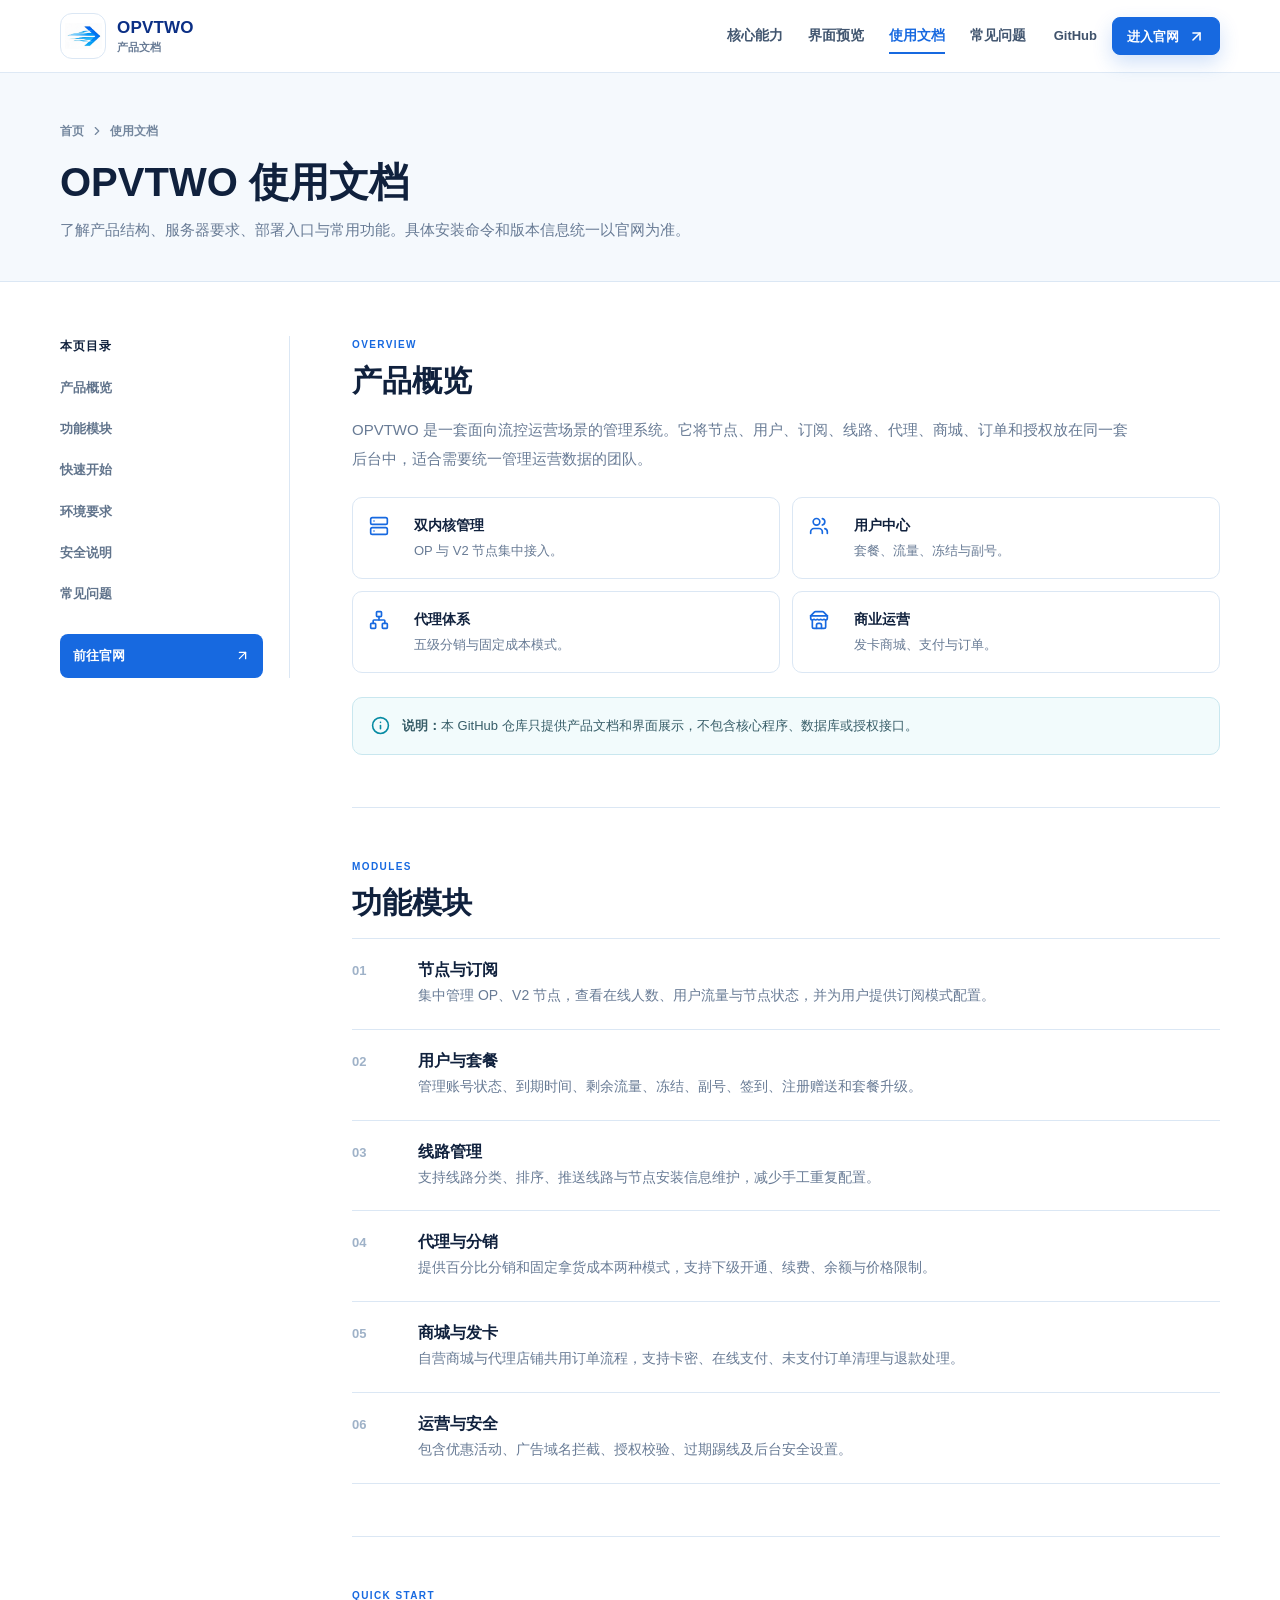
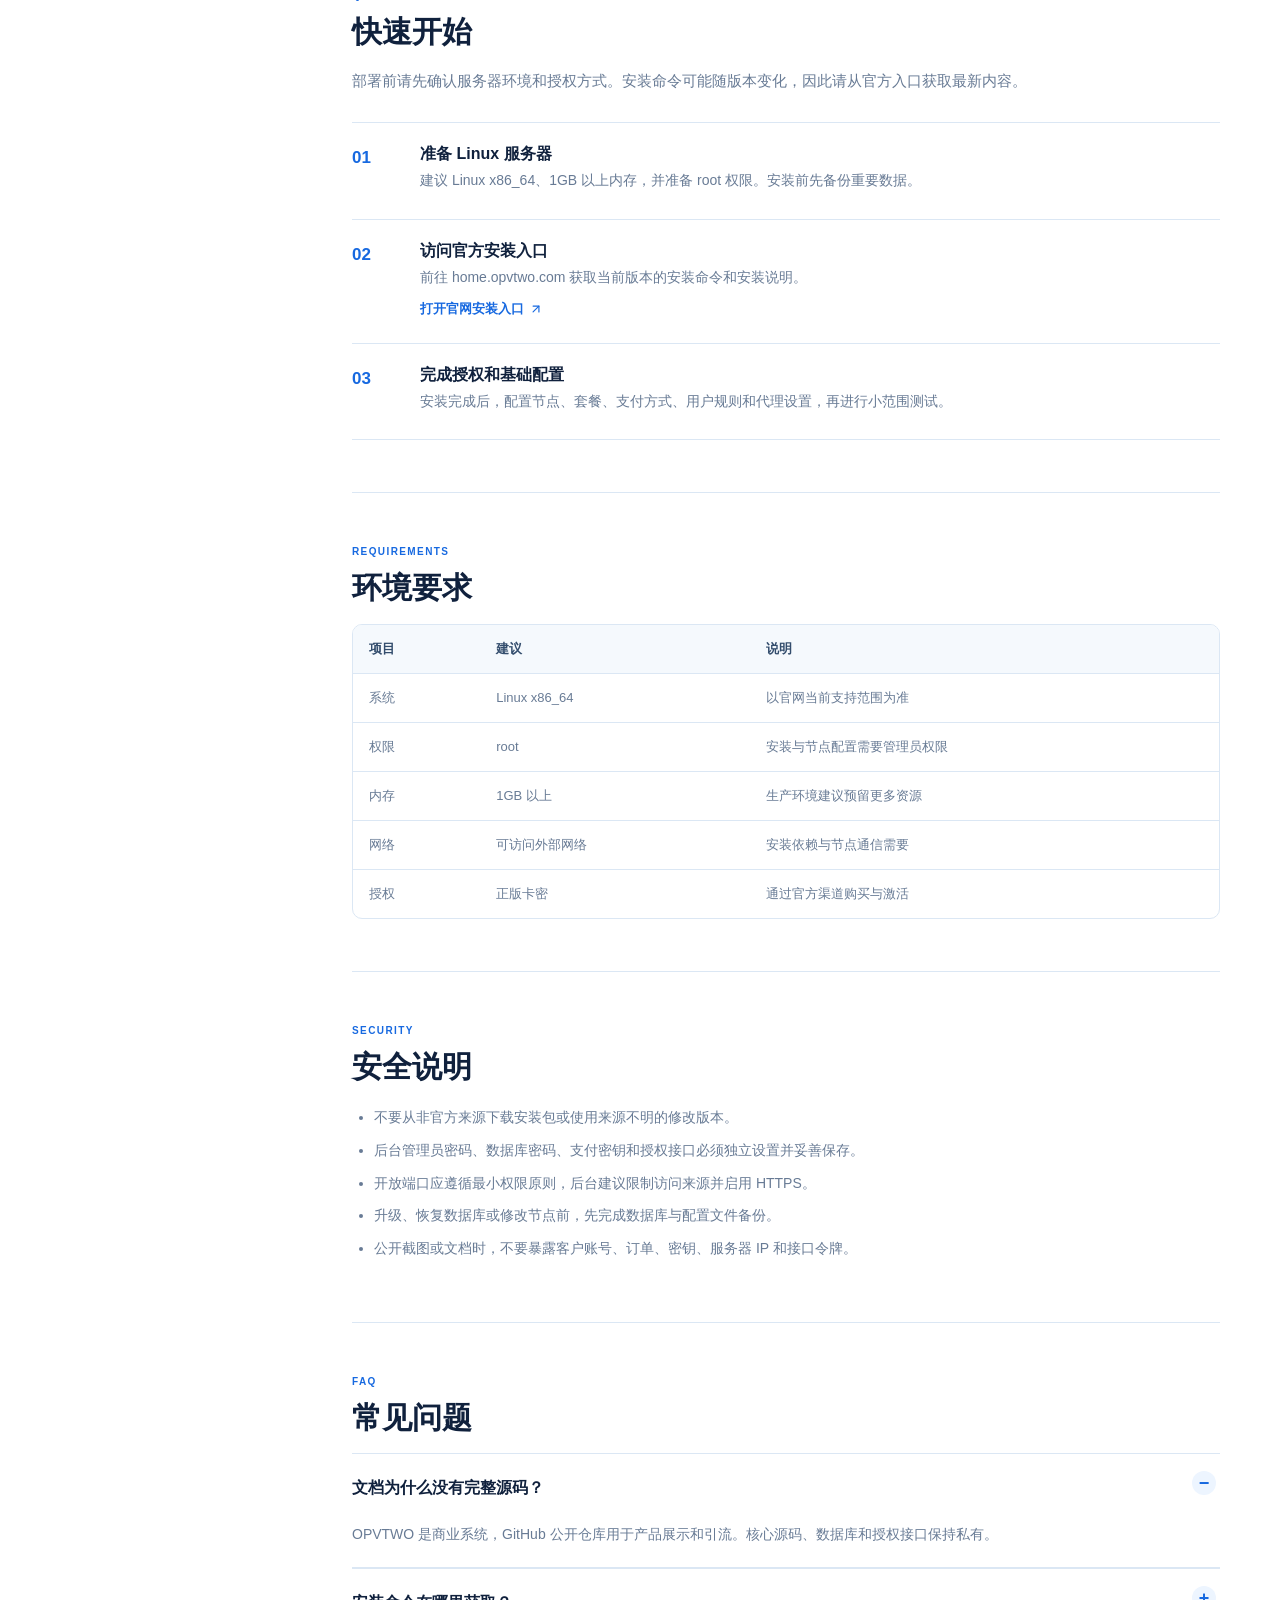
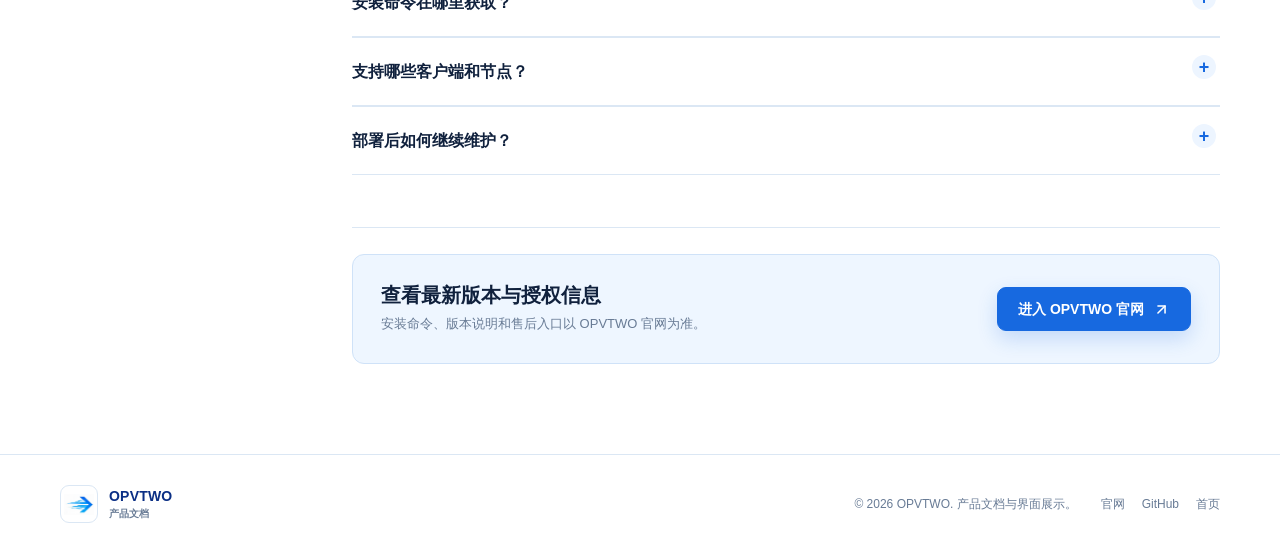
==== docs.html @ 042320f4 "Create OPVTWO documentation site" ====
<!doctype html>
<html lang="zh-CN">
<head>
  <meta charset="utf-8">
  <meta name="viewport" content="width=device-width, initial-scale=1">
  <meta name="theme-color" content="#1769e0">
  <meta name="description" content="OPVTWO 流控系统使用文档：功能说明、快速开始、环境要求、版本更新与常见问题。">
  <title>使用文档｜OPVTWO 流控系统</title>
  <link rel="icon" href="assets/images/mark.png" type="image/png">
  <link rel="stylesheet" href="assets/css/site.css">
  <script src="assets/js/lucide.min.js" defer></script>
  <script src="assets/js/site.js" defer></script>
</head>
<body class="docs-page">
  <a class="skip-link" href="#doc-content">跳到主要内容</a>
  <header class="site-header">
    <div class="header-inner">
      <a class="brand" href="index.html" aria-label="OPVTWO 文档首页"><span class="brand-mark"><img src="assets/images/mark.png" alt="" width="38" height="27"></span><span class="brand-text"><b>OPVTWO</b><small>产品文档</small></span></a>
      <button class="nav-toggle" type="button" aria-expanded="false" aria-controls="site-nav" data-nav-toggle><i data-lucide="menu"></i><span>导航</span></button>
      <nav class="nav-links" id="site-nav" data-nav><a href="index.html#features">核心能力</a><a href="index.html#showcase">界面预览</a><a class="active" href="docs.html">使用文档</a><a href="#faq">常见问题</a></nav>
      <div class="header-actions"><a class="text-link" href="https://github.com/jiuchengyige-web/opvtwo-docs">GitHub</a><a class="btn btn-primary btn-sm" href="https://home.opvtwo.com/"><span>进入官网</span><i data-lucide="arrow-up-right"></i></a></div>
    </div>
  </header>

  <div class="docs-hero">
    <div class="container">
      <div class="breadcrumb"><a href="index.html">首页</a><i data-lucide="chevron-right"></i><span>使用文档</span></div>
      <h1>OPVTWO 使用文档</h1>
      <p>了解产品结构、服务器要求、部署入口与常用功能。具体安装命令和版本信息统一以官网为准。</p>
    </div>
  </div>

  <div class="container docs-shell">
    <aside class="docs-sidebar">
      <b>本页目录</b>
      <a href="#overview">产品概览</a>
      <a href="#features">功能模块</a>
      <a href="#quick-start">快速开始</a>
      <a href="#requirements">环境要求</a>
      <a href="#security">安全说明</a>
      <a href="#faq">常见问题</a>
      <a class="sidebar-cta" href="https://home.opvtwo.com/">前往官网 <i data-lucide="arrow-up-right"></i></a>
    </aside>

    <main class="docs-content" id="doc-content">
      <section id="overview" class="doc-section">
        <span class="doc-label">OVERVIEW</span>
        <h2>产品概览</h2>
        <p>OPVTWO 是一套面向流控运营场景的管理系统。它将节点、用户、订阅、线路、代理、商城、订单和授权放在同一套后台中，适合需要统一管理运营数据的团队。</p>
        <div class="info-grid">
          <div><i data-lucide="server"></i><b>双内核管理</b><span>OP 与 V2 节点集中接入。</span></div>
          <div><i data-lucide="users"></i><b>用户中心</b><span>套餐、流量、冻结与副号。</span></div>
          <div><i data-lucide="network"></i><b>代理体系</b><span>五级分销与固定成本模式。</span></div>
          <div><i data-lucide="store"></i><b>商业运营</b><span>发卡商城、支付与订单。</span></div>
        </div>
        <div class="doc-callout"><i data-lucide="info"></i><p><b>说明：</b>本 GitHub 仓库只提供产品文档和界面展示，不包含核心程序、数据库或授权接口。</p></div>
      </section>

      <section id="features" class="doc-section">
        <span class="doc-label">MODULES</span>
        <h2>功能模块</h2>
        <div class="module-list">
          <article><span>01</span><div><h3>节点与订阅</h3><p>集中管理 OP、V2 节点，查看在线人数、用户流量与节点状态，并为用户提供订阅模式配置。</p></div></article>
          <article><span>02</span><div><h3>用户与套餐</h3><p>管理账号状态、到期时间、剩余流量、冻结、副号、签到、注册赠送和套餐升级。</p></div></article>
          <article><span>03</span><div><h3>线路管理</h3><p>支持线路分类、排序、推送线路与节点安装信息维护，减少手工重复配置。</p></div></article>
          <article><span>04</span><div><h3>代理与分销</h3><p>提供百分比分销和固定拿货成本两种模式，支持下级开通、续费、余额与价格限制。</p></div></article>
          <article><span>05</span><div><h3>商城与发卡</h3><p>自营商城与代理店铺共用订单流程，支持卡密、在线支付、未支付订单清理与退款处理。</p></div></article>
          <article><span>06</span><div><h3>运营与安全</h3><p>包含优惠活动、广告域名拦截、授权校验、过期踢线及后台安全设置。</p></div></article>
        </div>
      </section>

      <section id="quick-start" class="doc-section">
        <span class="doc-label">QUICK START</span>
        <h2>快速开始</h2>
        <p>部署前请先确认服务器环境和授权方式。安装命令可能随版本变化，因此请从官方入口获取最新内容。</p>
        <ol class="steps-list">
          <li><b>01</b><div><h3>准备 Linux 服务器</h3><p>建议 Linux x86_64、1GB 以上内存，并准备 root 权限。安装前先备份重要数据。</p></div></li>
          <li><b>02</b><div><h3>访问官方安装入口</h3><p>前往 home.opvtwo.com 获取当前版本的安装命令和安装说明。</p><a href="https://home.opvtwo.com/">打开官网安装入口 <i data-lucide="arrow-up-right"></i></a></div></li>
          <li><b>03</b><div><h3>完成授权和基础配置</h3><p>安装完成后，配置节点、套餐、支付方式、用户规则和代理设置，再进行小范围测试。</p></div></li>
        </ol>
      </section>

      <section id="requirements" class="doc-section">
        <span class="doc-label">REQUIREMENTS</span>
        <h2>环境要求</h2>
        <div class="table-wrap"><table><thead><tr><th>项目</th><th>建议</th><th>说明</th></tr></thead><tbody><tr><td>系统</td><td>Linux x86_64</td><td>以官网当前支持范围为准</td></tr><tr><td>权限</td><td>root</td><td>安装与节点配置需要管理员权限</td></tr><tr><td>内存</td><td>1GB 以上</td><td>生产环境建议预留更多资源</td></tr><tr><td>网络</td><td>可访问外部网络</td><td>安装依赖与节点通信需要</td></tr><tr><td>授权</td><td>正版卡密</td><td>通过官方渠道购买与激活</td></tr></tbody></table></div>
      </section>

      <section id="security" class="doc-section">
        <span class="doc-label">SECURITY</span>
        <h2>安全说明</h2>
        <ul class="doc-list"><li>不要从非官方来源下载安装包或使用来源不明的修改版本。</li><li>后台管理员密码、数据库密码、支付密钥和授权接口必须独立设置并妥善保存。</li><li>开放端口应遵循最小权限原则，后台建议限制访问来源并启用 HTTPS。</li><li>升级、恢复数据库或修改节点前，先完成数据库与配置文件备份。</li><li>公开截图或文档时，不要暴露客户账号、订单、密钥、服务器 IP 和接口令牌。</li></ul>
      </section>

      <section id="faq" class="doc-section">
        <span class="doc-label">FAQ</span>
        <h2>常见问题</h2>
        <details open><summary>文档为什么没有完整源码？</summary><p>OPVTWO 是商业系统，GitHub 公开仓库用于产品展示和引流。核心源码、数据库和授权接口保持私有。</p></details>
        <details><summary>安装命令在哪里获取？</summary><p>统一从 home.opvtwo.com 获取，官网会同步最新版本、授权与售后信息。</p></details>
        <details><summary>支持哪些客户端和节点？</summary><p>产品涉及 OP 与 V2 两套体系。具体协议、节点和客户端支持范围以当前版本和官网说明为准。</p></details>
        <details><summary>部署后如何继续维护？</summary><p>关注官网更新说明，升级前备份数据库和配置文件，并对关键功能进行回归测试。</p></details>
      </section>

      <div class="docs-end-cta"><div><h2>查看最新版本与授权信息</h2><p>安装命令、版本说明和售后入口以 OPVTWO 官网为准。</p></div><a class="btn btn-primary" href="https://home.opvtwo.com/"><span>进入 OPVTWO 官网</span><i data-lucide="arrow-up-right"></i></a></div>
    </main>
  </div>

  <footer class="site-footer"><div class="container footer-inner"><a class="brand footer-brand" href="index.html"><span class="brand-mark"><img src="assets/images/mark.png" alt="" width="32" height="23"></span><span class="brand-text"><b>OPVTWO</b><small>产品文档</small></span></a><p>© <span data-year>2026</span> OPVTWO. 产品文档与界面展示。</p><div class="footer-links"><a href="https://home.opvtwo.com/">官网</a><a href="https://github.com/jiuchengyige-web/opvtwo-docs">GitHub</a><a href="index.html">首页</a></div></div></footer>
</body>
</html>
---- assets/css/site.css ----
:root {
  --ink: #10213d;
  --ink-2: #233d61;
  --muted: #687b95;
  --muted-2: #8a9ab0;
  --blue: #1769e0;
  --blue-deep: #0c4fbd;
  --cyan: #08a7c7;
  --cyan-soft: #e8f8fb;
  --amber: #f59e0b;
  --amber-soft: #fff7e8;
  --surface: #ffffff;
  --surface-soft: #f3f8fd;
  --line: #dbe7f4;
  --line-strong: #c8d9eb;
  --shadow: 0 18px 50px rgba(20, 55, 98, 0.11);
  --radius: 14px;
  --radius-sm: 10px;
  --container: 1160px;
}

* { box-sizing: border-box; }
html { scroll-behavior: smooth; }
body {
  margin: 0;
  color: var(--ink);
  background: var(--surface);
  font-family: -apple-system, BlinkMacSystemFont, "Segoe UI", "Microsoft YaHei", "PingFang SC", sans-serif;
  font-size: 16px;
  line-height: 1.7;
  letter-spacing: 0;
  -webkit-font-smoothing: antialiased;
}
body.nav-open { overflow: hidden; }
a { color: inherit; text-decoration: none; }
img { display: block; max-width: 100%; }
button, input, textarea { font: inherit; letter-spacing: 0; }
button { color: inherit; }
h1, h2, h3, p { margin-top: 0; }
h1, h2, h3 { line-height: 1.25; }
p { color: var(--muted); }
.container { width: min(calc(100% - 40px), var(--container)); margin: 0 auto; }
.skip-link { position: fixed; top: -60px; left: 16px; z-index: 1000; padding: 10px 16px; border-radius: 8px; color: #fff; background: var(--ink); transition: top .2s ease; }
.skip-link:focus { top: 12px; }

.site-header { position: sticky; top: 0; z-index: 50; background: rgba(255,255,255,.94); border-bottom: 1px solid rgba(219,231,244,.9); backdrop-filter: blur(14px); }
.header-inner { width: min(calc(100% - 40px), var(--container)); height: 72px; margin: 0 auto; display: flex; align-items: center; gap: 28px; }
.brand { display: inline-flex; align-items: center; gap: 11px; flex: 0 0 auto; }
.brand-mark { width: 46px; height: 46px; display: grid; place-items: center; border: 1px solid var(--line); border-radius: 12px; background: #fff; overflow: hidden; }
.brand-mark img { width: 37px; height: auto; }
.brand-text { display: flex; flex-direction: column; line-height: 1.05; }
.brand-text b { font-size: 17px; color: #0b2f85; letter-spacing: .2px; }
.brand-text small { margin-top: 5px; font-size: 11px; color: var(--muted); font-weight: 700; }
.nav-links { display: flex; align-items: center; gap: 25px; margin-left: auto; }
.nav-links a { position: relative; padding: 8px 0; color: #41556f; font-size: 14px; font-weight: 700; }
.nav-links a::after { content: ""; position: absolute; right: 0; bottom: 2px; left: 0; height: 2px; background: var(--blue); transform: scaleX(0); transform-origin: center; transition: transform .2s ease; }
.nav-links a:hover, .nav-links a.active { color: var(--blue); }
.nav-links a:hover::after, .nav-links a.active::after { transform: scaleX(1); }
.header-actions { display: flex; align-items: center; gap: 15px; }
.text-link { color: #40536c; font-size: 13px; font-weight: 800; }
.text-link:hover { color: var(--blue); }
.nav-toggle { display: none; width: 42px; height: 42px; border: 1px solid var(--line); border-radius: 9px; color: var(--ink); background: #fff; place-items: center; }
.nav-toggle span { display: none; }

.btn { display: inline-flex; align-items: center; justify-content: center; gap: 9px; min-height: 44px; padding: 0 20px; border: 1px solid transparent; border-radius: 9px; font-size: 14px; font-weight: 800; line-height: 1; white-space: nowrap; cursor: pointer; transition: background .2s ease, border-color .2s ease, color .2s ease, transform .2s ease; }
.btn:hover { transform: translateY(-1px); }
.btn svg { width: 17px; height: 17px; stroke-width: 2.2; }
.btn-primary { color: #fff; background: var(--blue); border-color: var(--blue); box-shadow: 0 8px 20px rgba(23,105,224,.2); }
.btn-primary:hover { background: var(--blue-deep); border-color: var(--blue-deep); }
.btn-outline { color: var(--ink); background: #fff; border-color: var(--line-strong); }
.btn-outline:hover { color: var(--blue); border-color: var(--blue); }
.btn-light { color: #0d4dab; background: #fff; border-color: #fff; }
.btn-light:hover { background: #eff7ff; }
.btn-ghost-light { color: #fff; background: transparent; border-color: rgba(255,255,255,.45); }
.btn-ghost-light:hover { background: rgba(255,255,255,.1); border-color: #fff; }
.btn-sm { min-height: 38px; padding: 0 14px; font-size: 13px; border-radius: 8px; }
.btn-lg { min-height: 50px; padding: 0 24px; font-size: 15px; }

.hero { position: relative; overflow: hidden; padding: 78px 0 54px; background: #f7fbff; border-bottom: 1px solid var(--line); }
.hero-grid-bg { position: absolute; inset: 0; pointer-events: none; background-image: linear-gradient(rgba(23,105,224,.055) 1px, transparent 1px), linear-gradient(90deg, rgba(23,105,224,.055) 1px, transparent 1px); background-size: 46px 46px; mask-image: linear-gradient(to bottom, #000 0%, transparent 86%); }
.hero-inner { position: relative; z-index: 1; display: flex; flex-direction: column; align-items: center; text-align: center; }
.eyebrow { display: inline-flex; align-items: center; gap: 9px; padding: 7px 13px; border: 1px solid #cfe0f5; border-radius: 999px; color: #1d559e; background: rgba(255,255,255,.88); font-size: 12px; font-weight: 800; }
.status-dot { width: 7px; height: 7px; border-radius: 50%; background: #15b87a; box-shadow: 0 0 0 4px rgba(21,184,122,.13); }
.hero h1 { max-width: 880px; margin: 23px auto 18px; font-size: 54px; font-weight: 850; color: #10213d; }
.hero h1 span { color: var(--blue); }
.hero-lead { max-width: 780px; margin-bottom: 28px; font-size: 18px; line-height: 1.85; color: #536982; }
.hero-actions { display: flex; align-items: center; justify-content: center; gap: 12px; flex-wrap: wrap; }
.hero-points { display: flex; flex-wrap: wrap; justify-content: center; gap: 9px 22px; margin-top: 24px; color: #50667f; font-size: 13px; font-weight: 700; }
.hero-points span { display: inline-flex; align-items: center; gap: 7px; }
.hero-points svg { width: 16px; height: 16px; color: var(--blue); }
.product-stage { width: min(100%, 1090px); margin-top: 42px; padding: 0 0 12px; border: 1px solid #bfd3eb; border-radius: 16px; background: #0b1c33; box-shadow: var(--shadow); overflow: hidden; }
.window-bar { height: 42px; display: flex; align-items: center; gap: 7px; padding: 0 16px; color: #c5d8ee; background: #10233e; }
.window-bar span { width: 8px; height: 8px; border-radius: 50%; background: #4f6d91; }
.window-bar span:first-child { background: #f97066; }
.window-bar span:nth-child(2) { background: #fdb022; }
.window-bar span:nth-child(3) { background: #32d583; }
.window-bar b { margin-left: 10px; font-size: 11px; font-weight: 700; }
.product-stage a { display: block; padding: 0 10px; }
.product-stage img { width: 100%; aspect-ratio: 16 / 9; object-fit: cover; object-position: top; border-radius: 8px; }

.stats-band { background: #fff; border-bottom: 1px solid var(--line); }
.stats-grid { display: grid; grid-template-columns: repeat(4, 1fr); }
.stats-grid > div { display: flex; align-items: baseline; justify-content: center; gap: 10px; padding: 23px 14px; border-right: 1px solid var(--line); }
.stats-grid > div:first-child { border-left: 1px solid var(--line); }
.stats-grid strong { color: var(--blue); font-size: 24px; line-height: 1; }
.stats-grid span { color: #60738b; font-size: 13px; font-weight: 700; }

.section { padding: 86px 0; }
.section-soft { background: #f5f9fd; border-top: 1px solid var(--line); border-bottom: 1px solid var(--line); }
.section-head { display: grid; grid-template-columns: minmax(0, 1.15fr) minmax(280px, .85fr); gap: 56px; align-items: end; margin-bottom: 34px; }
.section-head.compact { align-items: end; }
.section-kicker { display: block; margin-bottom: 9px; color: var(--blue); font-size: 11px; font-weight: 850; letter-spacing: .12em; }
.section-kicker.light { color: #91d7ff; }
.section-head h2, .quickstart-band h2, .cta-band h2, .docs-hero h1, .doc-section h2, .docs-end-cta h2 { margin-bottom: 0; color: var(--ink); font-size: 34px; font-weight: 850; }
.section-head p { margin-bottom: 2px; font-size: 15px; line-height: 1.85; }
.feature-grid { display: grid; grid-template-columns: repeat(3, 1fr); gap: 16px; }
.feature-card { min-height: 220px; padding: 25px; border: 1px solid var(--line); border-radius: var(--radius); background: #fff; transition: border-color .2s ease, transform .2s ease, box-shadow .2s ease; }
.feature-card:hover { transform: translateY(-3px); border-color: #a9c8ed; box-shadow: 0 14px 35px rgba(20,55,98,.08); }
.feature-icon { display: grid; place-items: center; width: 42px; height: 42px; margin-bottom: 22px; border-radius: 10px; color: var(--blue); background: #edf5ff; }
.feature-icon svg { width: 21px; height: 21px; }
.feature-card:nth-child(3n+2) .feature-icon { color: #068a9f; background: #e8f9fb; }
.feature-card:nth-child(3n) .feature-icon { color: #b46b00; background: var(--amber-soft); }
.feature-card h3, .doc-card h3 { margin-bottom: 9px; font-size: 18px; font-weight: 800; }
.feature-card p, .doc-card p { margin-bottom: 0; font-size: 14px; line-height: 1.8; }
.feature-icon-card { display: none; }

.gallery-shell { position: relative; }
.gallery-track { display: flex; gap: 16px; overflow-x: auto; scroll-snap-type: x mandatory; scrollbar-width: none; padding: 2px 1px 14px; }
.gallery-track::-webkit-scrollbar { display: none; }
.shot { flex: 0 0 calc((100% - 32px) / 3); margin: 0; scroll-snap-align: start; border: 1px solid var(--line); border-radius: 12px; overflow: hidden; background: #fff; }
.shot img { width: 100%; aspect-ratio: 16 / 9; object-fit: cover; object-position: top; }
.shot figcaption { padding: 11px 14px; color: #40556f; font-size: 13px; font-weight: 750; background: #fff; }
.gallery-actions { display: flex; justify-content: flex-end; gap: 8px; margin-top: 8px; }
.icon-btn { width: 40px; height: 40px; display: grid; place-items: center; border: 1px solid var(--line-strong); border-radius: 9px; color: var(--ink); background: #fff; cursor: pointer; }
.icon-btn:hover { color: var(--blue); border-color: var(--blue); }
.icon-btn svg { width: 18px; height: 18px; }

.doc-grid { display: grid; grid-template-columns: repeat(3, 1fr); gap: 16px; }
.doc-card { display: flex; flex-direction: column; min-height: 225px; padding: 25px; border: 1px solid var(--line); border-radius: var(--radius); background: #fff; transition: border-color .2s ease, transform .2s ease; }
.doc-card:hover { transform: translateY(-3px); border-color: var(--blue); }
.doc-card > svg { width: 25px; height: 25px; margin-bottom: 30px; color: var(--blue); }
.doc-card span { margin-top: auto; padding-top: 22px; color: var(--blue); font-size: 13px; font-weight: 800; }
.doc-card span b { margin-left: 4px; }

.quickstart-band { padding: 70px 0; color: #fff; background: #0d2749; }
.quickstart-grid { display: grid; grid-template-columns: minmax(0, .9fr) minmax(0, 1.1fr); gap: 70px; align-items: center; }
.quickstart-band h2 { color: #fff; font-size: 34px; }
.quickstart-band p { max-width: 520px; margin: 15px 0 25px; color: #b9cde4; font-size: 15px; line-height: 1.9; }
.quick-steps { border-top: 1px solid rgba(255,255,255,.18); }
.quick-step { display: grid; grid-template-columns: 54px 1fr; gap: 16px; padding: 20px 0; border-bottom: 1px solid rgba(255,255,255,.18); }
.quick-step > b { color: #71c9ff; font-size: 20px; }
.quick-step h3 { margin-bottom: 5px; color: #fff; font-size: 16px; }
.quick-step p { margin-bottom: 0; color: #b9cde4; font-size: 14px; line-height: 1.75; }

.faq-layout { display: grid; grid-template-columns: 320px 1fr; gap: 70px; }
.faq-list { border-top: 1px solid var(--line); }
details { border-bottom: 1px solid var(--line); }
summary { position: relative; padding: 20px 42px 20px 0; color: var(--ink); font-size: 16px; font-weight: 800; list-style: none; cursor: pointer; }
summary::-webkit-details-marker { display: none; }
summary::after { content: "+"; position: absolute; top: 17px; right: 4px; width: 24px; height: 24px; display: grid; place-items: center; border-radius: 50%; color: var(--blue); background: #edf5ff; font-size: 18px; line-height: 1; }
details[open] summary::after { content: "−"; }
details p { max-width: 700px; padding: 0 38px 19px 0; margin: 0; font-size: 14px; line-height: 1.85; }

.cta-band { padding: 56px 0; background: var(--blue); }
.cta-inner { display: flex; align-items: center; justify-content: space-between; gap: 30px; }
.cta-band h2 { color: #fff; font-size: 30px; }
.cta-band p { margin: 9px 0 0; color: #dcecff; }
.cta-actions { display: flex; gap: 10px; flex-wrap: wrap; }
.site-footer { padding: 30px 0; border-top: 1px solid var(--line); background: #fff; }
.footer-inner { display: flex; align-items: center; gap: 24px; color: var(--muted); font-size: 12px; }
.footer-inner p { margin: 0; font-size: 12px; }
.footer-brand { margin-right: auto; }
.footer-brand .brand-mark { width: 38px; height: 38px; border-radius: 9px; }
.footer-brand .brand-mark img { width: 30px; }
.footer-brand .brand-text b { font-size: 14px; }
.footer-brand .brand-text small { font-size: 10px; }
.footer-links { display: flex; gap: 17px; }
.footer-links a:hover { color: var(--blue); }

/* Documentation page */
.docs-hero { padding: 48px 0 38px; background: #f5f9fd; border-bottom: 1px solid var(--line); }
.breadcrumb { display: flex; align-items: center; gap: 6px; margin-bottom: 16px; color: #74879e; font-size: 12px; font-weight: 700; }
.breadcrumb a:hover { color: var(--blue); }
.breadcrumb svg { width: 14px; height: 14px; }
.docs-hero h1 { margin-bottom: 10px; font-size: 40px; }
.docs-hero p { max-width: 760px; margin-bottom: 0; font-size: 15px; }
.docs-shell { display: grid; grid-template-columns: 230px minmax(0, 1fr); gap: 62px; padding-top: 54px; padding-bottom: 90px; }
.docs-sidebar { position: sticky; top: 98px; align-self: start; display: flex; flex-direction: column; gap: 3px; padding-right: 26px; border-right: 1px solid var(--line); }
.docs-sidebar > b { margin-bottom: 10px; color: var(--ink); font-size: 12px; letter-spacing: .08em; }
.docs-sidebar a { padding: 8px 0; color: #61748c; font-size: 13px; font-weight: 700; }
.docs-sidebar a:hover { color: var(--blue); }
.sidebar-cta { display: flex; align-items: center; justify-content: space-between; margin-top: 18px; padding: 11px 13px !important; border-radius: 8px; color: #fff !important; background: var(--blue); }
.sidebar-cta svg { width: 15px; height: 15px; }
.docs-content { min-width: 0; }
.doc-section { padding: 0 0 52px; margin-bottom: 50px; border-bottom: 1px solid var(--line); scroll-margin-top: 96px; }
.doc-section:last-of-type { margin-bottom: 26px; }
.doc-label { display: block; margin-bottom: 9px; color: var(--blue); font-size: 10px; font-weight: 850; letter-spacing: .14em; }
.doc-section h2 { margin-bottom: 17px; font-size: 30px; }
.doc-section > p { max-width: 780px; margin-bottom: 22px; font-size: 15px; line-height: 1.9; }
.info-grid { display: grid; grid-template-columns: repeat(2, 1fr); gap: 12px; margin: 24px 0; }
.info-grid > div { display: grid; grid-template-columns: 34px 1fr; gap: 2px 11px; padding: 16px; border: 1px solid var(--line); border-radius: 10px; }
.info-grid svg { grid-row: span 2; width: 20px; height: 20px; margin-top: 2px; color: var(--blue); }
.info-grid b { font-size: 14px; }
.info-grid span { color: var(--muted); font-size: 13px; }
.doc-callout { display: flex; align-items: flex-start; gap: 12px; margin-top: 24px; padding: 16px 18px; border: 1px solid #c9e7ef; border-radius: 10px; background: #f2fbfc; }
.doc-callout svg { flex: 0 0 auto; width: 19px; height: 19px; margin-top: 2px; color: #078ba3; }
.doc-callout p { margin: 0; color: #375d68; font-size: 13px; line-height: 1.8; }
.module-list { border-top: 1px solid var(--line); }
.module-list article { display: grid; grid-template-columns: 48px 1fr; gap: 18px; padding: 21px 0; border-bottom: 1px solid var(--line); }
.module-list article > span { color: #9fb2c8; font-size: 13px; font-weight: 800; }
.module-list h3 { margin-bottom: 4px; font-size: 16px; }
.module-list p { margin-bottom: 0; font-size: 14px; }
.steps-list { padding: 0; margin: 26px 0 0; list-style: none; border-top: 1px solid var(--line); }
.steps-list li { display: grid; grid-template-columns: 50px 1fr; gap: 18px; padding: 21px 0; border-bottom: 1px solid var(--line); }
.steps-list li > b { color: var(--blue); font-size: 17px; }
.steps-list h3 { margin-bottom: 5px; font-size: 16px; }
.steps-list p { margin-bottom: 5px; font-size: 14px; }
.steps-list a { display: inline-flex; align-items: center; gap: 5px; color: var(--blue); font-size: 13px; font-weight: 800; }
.steps-list a svg { width: 14px; height: 14px; }
.table-wrap { overflow-x: auto; border: 1px solid var(--line); border-radius: 10px; }
table { width: 100%; border-collapse: collapse; font-size: 13px; }
th, td { padding: 13px 16px; text-align: left; border-bottom: 1px solid var(--line); }
th { color: #334d6d; background: #f5f9fd; font-weight: 800; }
tr:last-child td { border-bottom: 0; }
td { color: var(--muted); }
.doc-list { padding-left: 22px; margin: 20px 0 0; }
.doc-list li { margin: 9px 0; color: var(--muted); font-size: 14px; }
.doc-section details { border-top: 1px solid var(--line); }
.docs-end-cta { display: flex; align-items: center; justify-content: space-between; gap: 24px; padding: 28px; border-radius: 12px; background: #eef6ff; border: 1px solid #cfe2f8; }
.docs-end-cta h2 { margin-bottom: 5px; font-size: 20px; }
.docs-end-cta p { margin: 0; font-size: 13px; }

.js .reveal { opacity: 0; transform: translateY(14px); transition: opacity .55s ease, transform .55s ease; }
.js .reveal.is-visible { opacity: 1; transform: translateY(0); }
:focus-visible { outline: 3px solid rgba(23,105,224,.35); outline-offset: 3px; }

@media (max-width: 980px) {
  .header-inner { gap: 18px; }
  .nav-links { gap: 16px; }
  .hero h1 { font-size: 45px; }
  .feature-grid { grid-template-columns: repeat(2, 1fr); }
  .shot { flex-basis: calc((100% - 16px) / 2); }
  .quickstart-grid { gap: 40px; }
  .faq-layout { grid-template-columns: 250px 1fr; gap: 40px; }
  .docs-shell { grid-template-columns: 200px minmax(0, 1fr); gap: 38px; }
}

@media (max-width: 760px) {
  .container { width: min(calc(100% - 28px), var(--container)); }
  .header-inner { width: min(calc(100% - 28px), var(--container)); height: 64px; }
  .nav-toggle { display: grid; margin-left: auto; }
  .nav-links { position: fixed; top: 64px; right: 0; left: 0; display: none; flex-direction: column; align-items: stretch; gap: 0; padding: 10px 20px 18px; border-bottom: 1px solid var(--line); background: #fff; box-shadow: 0 16px 32px rgba(20,55,98,.1); }
  .nav-open .nav-links { display: flex; }
  .nav-links a { padding: 13px 0; border-bottom: 1px solid #edf3f9; }
  .nav-links a::after { display: none; }
  .header-actions .text-link { display: none; }
  .brand-mark { width: 40px; height: 40px; }
  .brand-mark img { width: 32px; }
  .brand-text b { font-size: 15px; }
  .hero { padding: 55px 0 36px; }
  .hero h1 { margin-top: 19px; font-size: 35px; line-height: 1.3; }
  .hero-lead { font-size: 15px; line-height: 1.8; }
  .hero-actions { width: 100%; flex-direction: column; }
  .hero-actions .btn { width: 100%; }
  .hero-points { gap: 9px 14px; font-size: 12px; }
  .product-stage { margin-top: 30px; border-radius: 12px; }
  .product-stage a { padding: 0 6px 6px; }
  .window-bar { height: 34px; }
  .stats-grid { grid-template-columns: repeat(2, 1fr); }
  .stats-grid > div { justify-content: flex-start; padding: 17px 18px; border-bottom: 1px solid var(--line); }
  .stats-grid > div:nth-child(3) { border-left: 1px solid var(--line); }
  .section { padding: 62px 0; }
  .section-head { grid-template-columns: 1fr; gap: 15px; }
  .section-head h2, .quickstart-band h2, .cta-band h2, .docs-hero h1, .doc-section h2 { font-size: 28px; }
  .feature-grid, .doc-grid { grid-template-columns: 1fr; }
  .feature-card { min-height: 0; }
  .shot { flex-basis: 88%; }
  .quickstart-band { padding: 54px 0; }
  .quickstart-grid, .faq-layout, .cta-inner { grid-template-columns: 1fr; }
  .quickstart-grid, .faq-layout { display: grid; }
  .cta-inner { display: flex; flex-direction: column; align-items: flex-start; }
  .cta-actions { width: 100%; }
  .cta-actions .btn { flex: 1; }
  .footer-inner { flex-wrap: wrap; }
  .footer-inner p { order: 3; width: 100%; }
  .docs-hero { padding: 34px 0 30px; }
  .docs-hero h1 { font-size: 34px; }
  .docs-shell { display: block; padding-top: 34px; padding-bottom: 62px; }
  .docs-sidebar { position: static; display: grid; grid-template-columns: 1fr 1fr; gap: 3px 18px; margin-bottom: 36px; padding: 0 0 24px; border-right: 0; border-bottom: 1px solid var(--line); }
  .docs-sidebar > b, .sidebar-cta { grid-column: 1 / -1; }
  .info-grid { grid-template-columns: 1fr; }
  .docs-end-cta { align-items: flex-start; flex-direction: column; }
  .docs-end-cta .btn { width: 100%; }
}

@media (max-width: 480px) {
  .header-actions .btn span { display: none; }
  .header-actions .btn { width: 40px; min-height: 40px; padding: 0; }
  .hero h1 { font-size: 31px; }
  .hero-points { justify-content: flex-start; text-align: left; }
  .hero-points span { width: calc(50% - 8px); }
  .product-stage img { aspect-ratio: 4 / 3; }
  .module-list article, .steps-list li { grid-template-columns: 38px 1fr; gap: 11px; }
  .docs-sidebar { grid-template-columns: 1fr; }
}
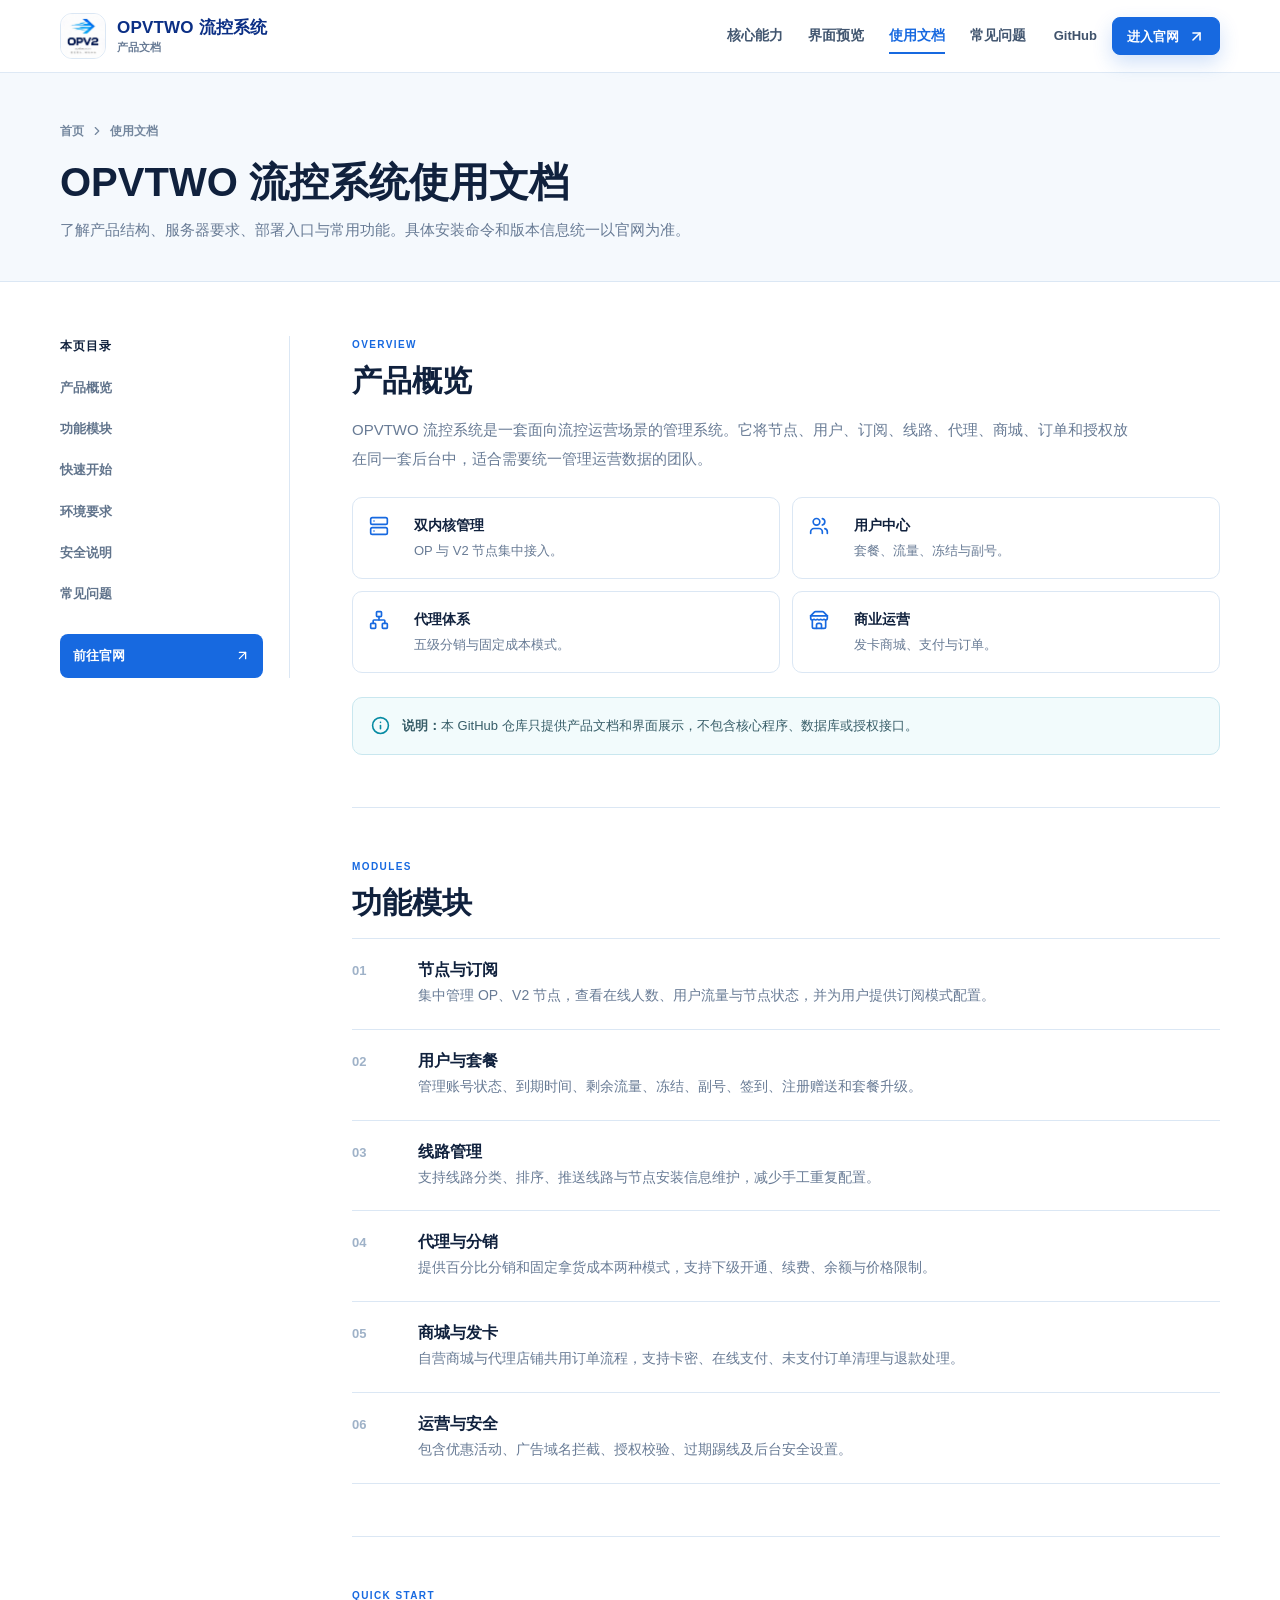
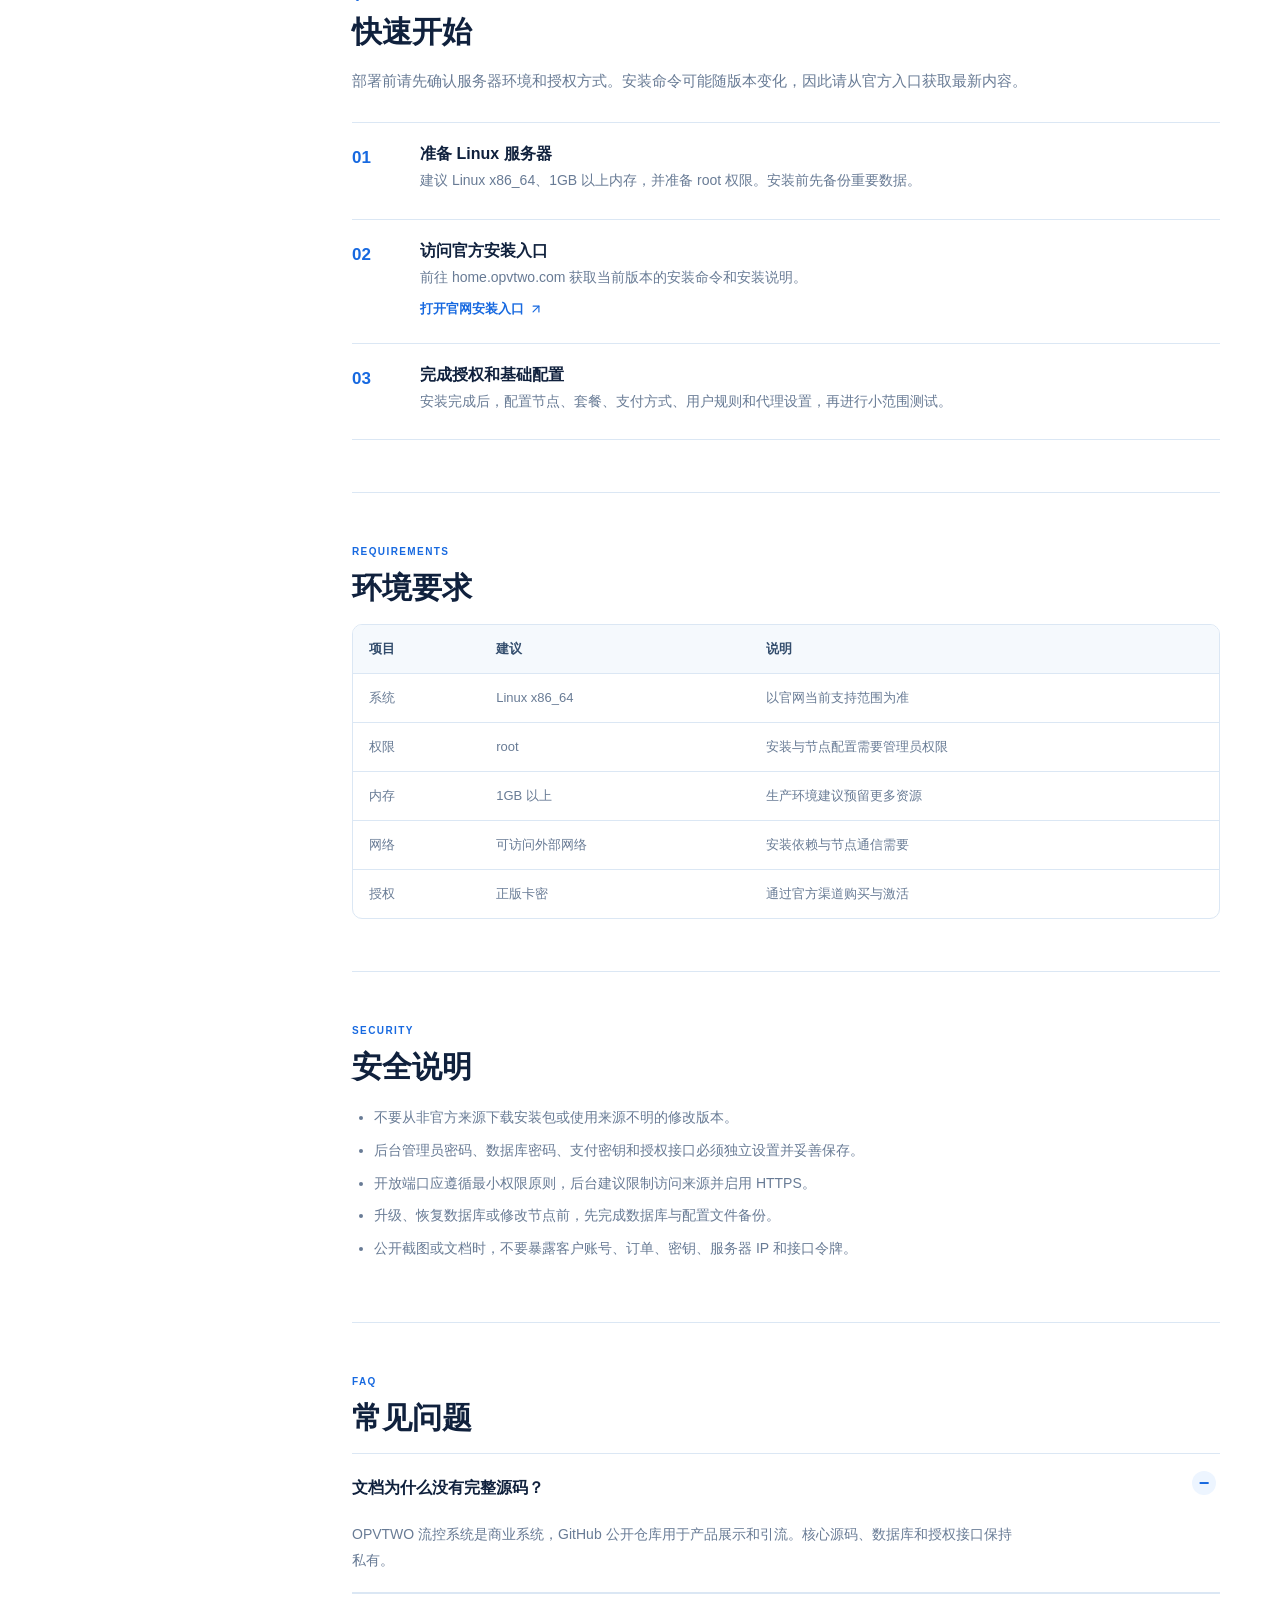
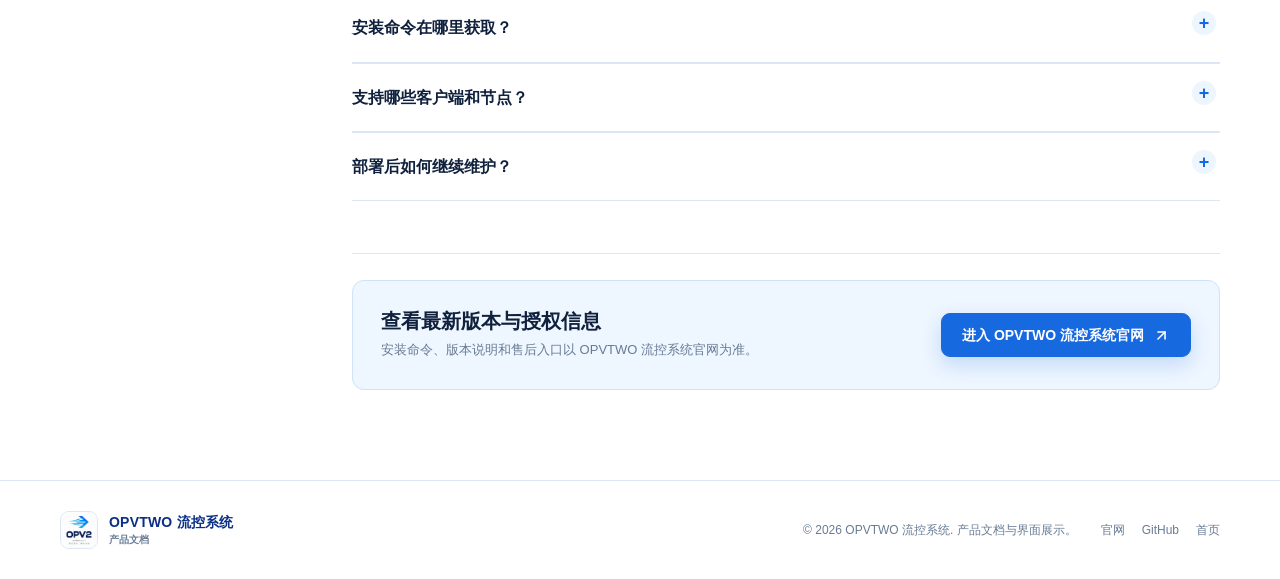
==== commit 895104a9: "Use official OPVTWO branding" ====
--- a/docs.html
+++ b/docs.html
@@ -6,7 +6,7 @@
   <meta name="theme-color" content="#1769e0">
   <meta name="description" content="OPVTWO 流控系统使用文档：功能说明、快速开始、环境要求、版本更新与常见问题。">
   <title>使用文档｜OPVTWO 流控系统</title>
-  <link rel="icon" href="assets/images/mark.png" type="image/png">
+  <link rel="icon" href="assets/images/logo.png" type="image/png">
   <link rel="stylesheet" href="assets/css/site.css">
   <script src="assets/js/lucide.min.js" defer></script>
   <script src="assets/js/site.js" defer></script>
@@ -15,7 +15,7 @@
   <a class="skip-link" href="#doc-content">跳到主要内容</a>
   <header class="site-header">
     <div class="header-inner">
-      <a class="brand" href="index.html" aria-label="OPVTWO 文档首页"><span class="brand-mark"><img src="assets/images/mark.png" alt="" width="38" height="27"></span><span class="brand-text"><b>OPVTWO</b><small>产品文档</small></span></a>
+      <a class="brand" href="index.html" aria-label="OPVTWO 流控系统文档首页"><span class="brand-mark"><img src="assets/images/logo.png" alt="OPVTWO 流控系统" width="46" height="46"></span><span class="brand-text"><b>OPVTWO 流控系统</b><small>产品文档</small></span></a>
       <button class="nav-toggle" type="button" aria-expanded="false" aria-controls="site-nav" data-nav-toggle><i data-lucide="menu"></i><span>导航</span></button>
       <nav class="nav-links" id="site-nav" data-nav><a href="index.html#features">核心能力</a><a href="index.html#showcase">界面预览</a><a class="active" href="docs.html">使用文档</a><a href="#faq">常见问题</a></nav>
       <div class="header-actions"><a class="text-link" href="https://github.com/jiuchengyige-web/opvtwo-docs">GitHub</a><a class="btn btn-primary btn-sm" href="https://home.opvtwo.com/"><span>进入官网</span><i data-lucide="arrow-up-right"></i></a></div>
@@ -25,7 +25,7 @@
   <div class="docs-hero">
     <div class="container">
       <div class="breadcrumb"><a href="index.html">首页</a><i data-lucide="chevron-right"></i><span>使用文档</span></div>
-      <h1>OPVTWO 使用文档</h1>
+      <h1>OPVTWO 流控系统使用文档</h1>
       <p>了解产品结构、服务器要求、部署入口与常用功能。具体安装命令和版本信息统一以官网为准。</p>
     </div>
   </div>
@@ -46,7 +46,7 @@
       <section id="overview" class="doc-section">
         <span class="doc-label">OVERVIEW</span>
         <h2>产品概览</h2>
-        <p>OPVTWO 是一套面向流控运营场景的管理系统。它将节点、用户、订阅、线路、代理、商城、订单和授权放在同一套后台中，适合需要统一管理运营数据的团队。</p>
+        <p>OPVTWO 流控系统是一套面向流控运营场景的管理系统。它将节点、用户、订阅、线路、代理、商城、订单和授权放在同一套后台中，适合需要统一管理运营数据的团队。</p>
         <div class="info-grid">
           <div><i data-lucide="server"></i><b>双内核管理</b><span>OP 与 V2 节点集中接入。</span></div>
           <div><i data-lucide="users"></i><b>用户中心</b><span>套餐、流量、冻结与副号。</span></div>
@@ -95,16 +95,16 @@
       <section id="faq" class="doc-section">
         <span class="doc-label">FAQ</span>
         <h2>常见问题</h2>
-        <details open><summary>文档为什么没有完整源码？</summary><p>OPVTWO 是商业系统，GitHub 公开仓库用于产品展示和引流。核心源码、数据库和授权接口保持私有。</p></details>
+        <details open><summary>文档为什么没有完整源码？</summary><p>OPVTWO 流控系统是商业系统，GitHub 公开仓库用于产品展示和引流。核心源码、数据库和授权接口保持私有。</p></details>
         <details><summary>安装命令在哪里获取？</summary><p>统一从 home.opvtwo.com 获取，官网会同步最新版本、授权与售后信息。</p></details>
         <details><summary>支持哪些客户端和节点？</summary><p>产品涉及 OP 与 V2 两套体系。具体协议、节点和客户端支持范围以当前版本和官网说明为准。</p></details>
         <details><summary>部署后如何继续维护？</summary><p>关注官网更新说明，升级前备份数据库和配置文件，并对关键功能进行回归测试。</p></details>
       </section>
 
-      <div class="docs-end-cta"><div><h2>查看最新版本与授权信息</h2><p>安装命令、版本说明和售后入口以 OPVTWO 官网为准。</p></div><a class="btn btn-primary" href="https://home.opvtwo.com/"><span>进入 OPVTWO 官网</span><i data-lucide="arrow-up-right"></i></a></div>
+      <div class="docs-end-cta"><div><h2>查看最新版本与授权信息</h2><p>安装命令、版本说明和售后入口以 OPVTWO 流控系统官网为准。</p></div><a class="btn btn-primary" href="https://home.opvtwo.com/"><span>进入 OPVTWO 流控系统官网</span><i data-lucide="arrow-up-right"></i></a></div>
     </main>
   </div>
 
-  <footer class="site-footer"><div class="container footer-inner"><a class="brand footer-brand" href="index.html"><span class="brand-mark"><img src="assets/images/mark.png" alt="" width="32" height="23"></span><span class="brand-text"><b>OPVTWO</b><small>产品文档</small></span></a><p>© <span data-year>2026</span> OPVTWO. 产品文档与界面展示。</p><div class="footer-links"><a href="https://home.opvtwo.com/">官网</a><a href="https://github.com/jiuchengyige-web/opvtwo-docs">GitHub</a><a href="index.html">首页</a></div></div></footer>
+  <footer class="site-footer"><div class="container footer-inner"><a class="brand footer-brand" href="index.html"><span class="brand-mark"><img src="assets/images/logo.png" alt="OPVTWO 流控系统" width="36" height="36"></span><span class="brand-text"><b>OPVTWO 流控系统</b><small>产品文档</small></span></a><p>© <span data-year>2026</span> OPVTWO 流控系统. 产品文档与界面展示。</p><div class="footer-links"><a href="https://home.opvtwo.com/">官网</a><a href="https://github.com/jiuchengyige-web/opvtwo-docs">GitHub</a><a href="index.html">首页</a></div></div></footer>
 </body>
 </html>
--- a/assets/css/site.css
+++ b/assets/css/site.css
@@ -47,7 +47,7 @@
 .header-inner { width: min(calc(100% - 40px), var(--container)); height: 72px; margin: 0 auto; display: flex; align-items: center; gap: 28px; }
 .brand { display: inline-flex; align-items: center; gap: 11px; flex: 0 0 auto; }
 .brand-mark { width: 46px; height: 46px; display: grid; place-items: center; border: 1px solid var(--line); border-radius: 12px; background: #fff; overflow: hidden; }
-.brand-mark img { width: 37px; height: auto; }
+.brand-mark img { width: 44px; height: 44px; object-fit: contain; }
 .brand-text { display: flex; flex-direction: column; line-height: 1.05; }
 .brand-text b { font-size: 17px; color: #0b2f85; letter-spacing: .2px; }
 .brand-text small { margin-top: 5px; font-size: 11px; color: var(--muted); font-weight: 700; }
@@ -171,7 +171,7 @@
 .footer-inner p { margin: 0; font-size: 12px; }
 .footer-brand { margin-right: auto; }
 .footer-brand .brand-mark { width: 38px; height: 38px; border-radius: 9px; }
-.footer-brand .brand-mark img { width: 30px; }
+.footer-brand .brand-mark img { width: 36px; height: 36px; }
 .footer-brand .brand-text b { font-size: 14px; }
 .footer-brand .brand-text small { font-size: 10px; }
 .footer-links { display: flex; gap: 17px; }
@@ -255,7 +255,7 @@
   .nav-links a::after { display: none; }
   .header-actions .text-link { display: none; }
   .brand-mark { width: 40px; height: 40px; }
-  .brand-mark img { width: 32px; }
+  .brand-mark img { width: 36px; height: 36px; }
   .brand-text b { font-size: 15px; }
   .hero { padding: 55px 0 36px; }
   .hero h1 { margin-top: 19px; font-size: 35px; line-height: 1.3; }
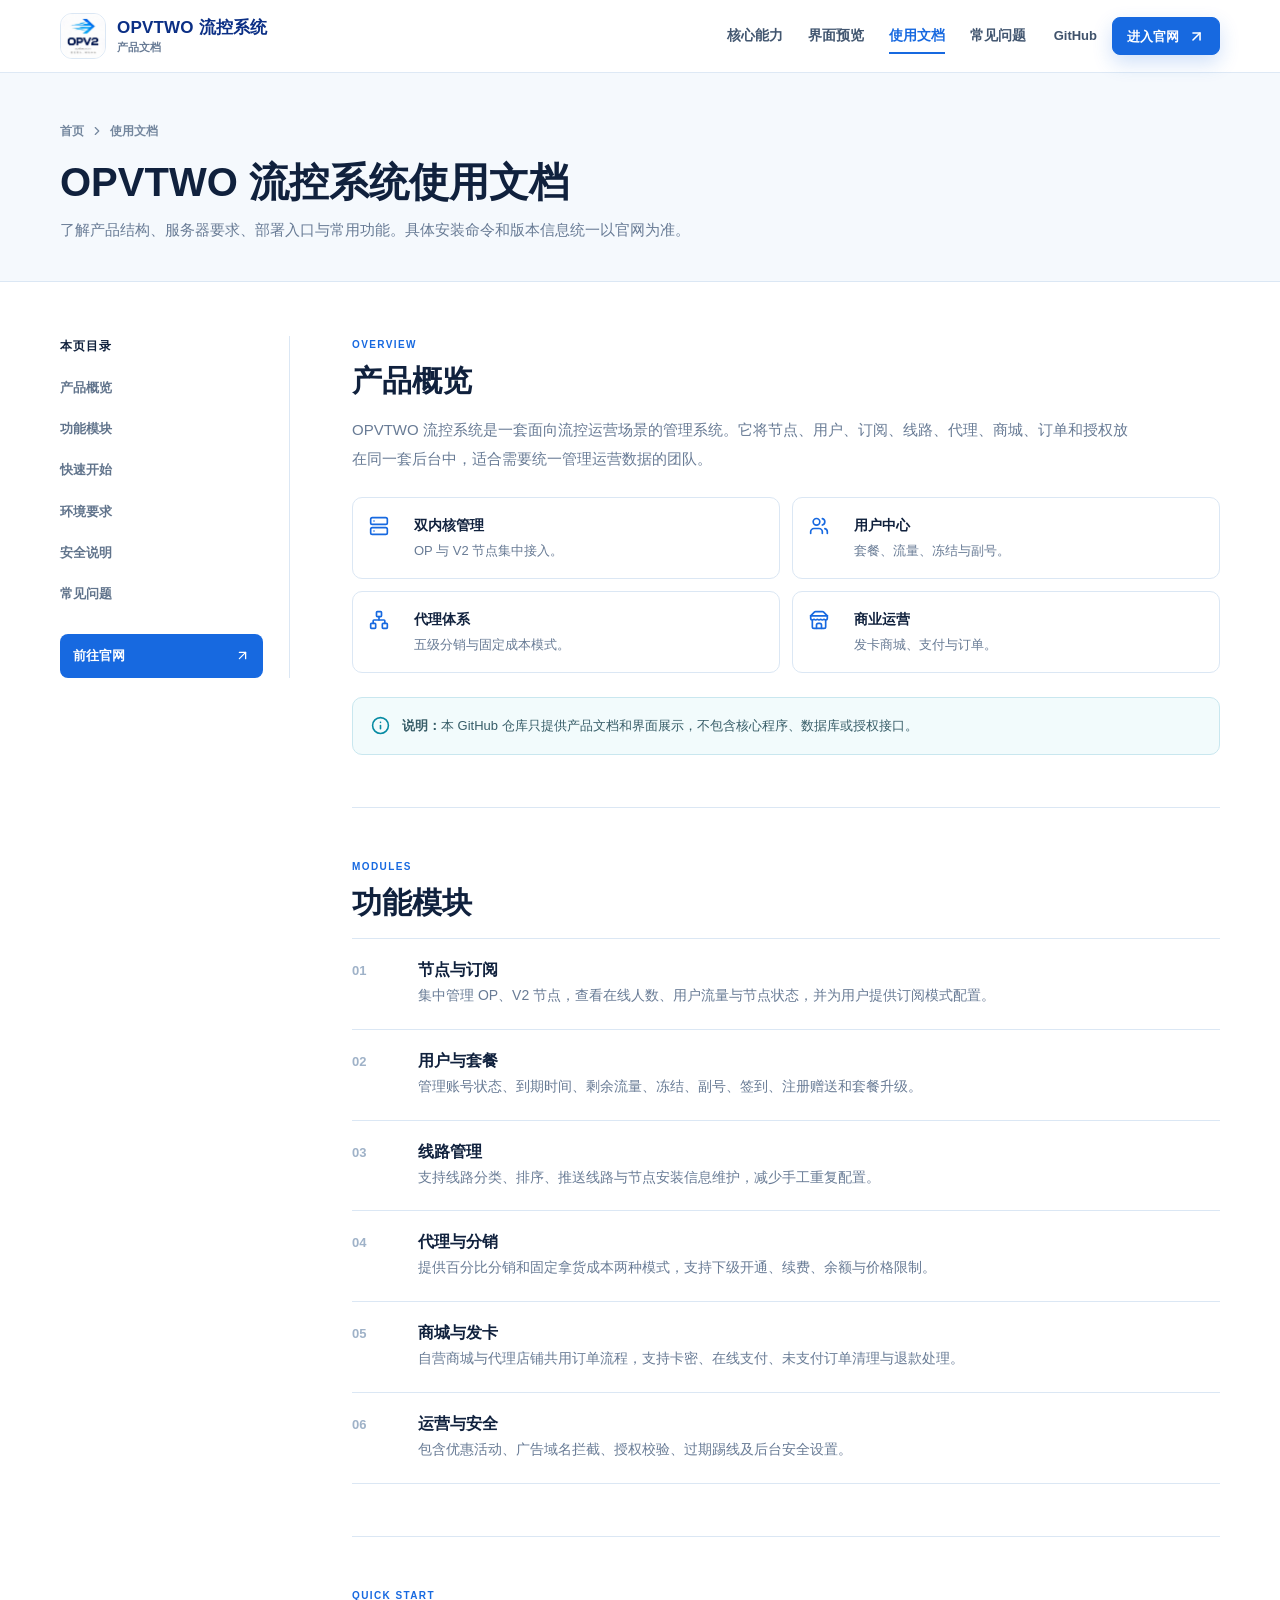
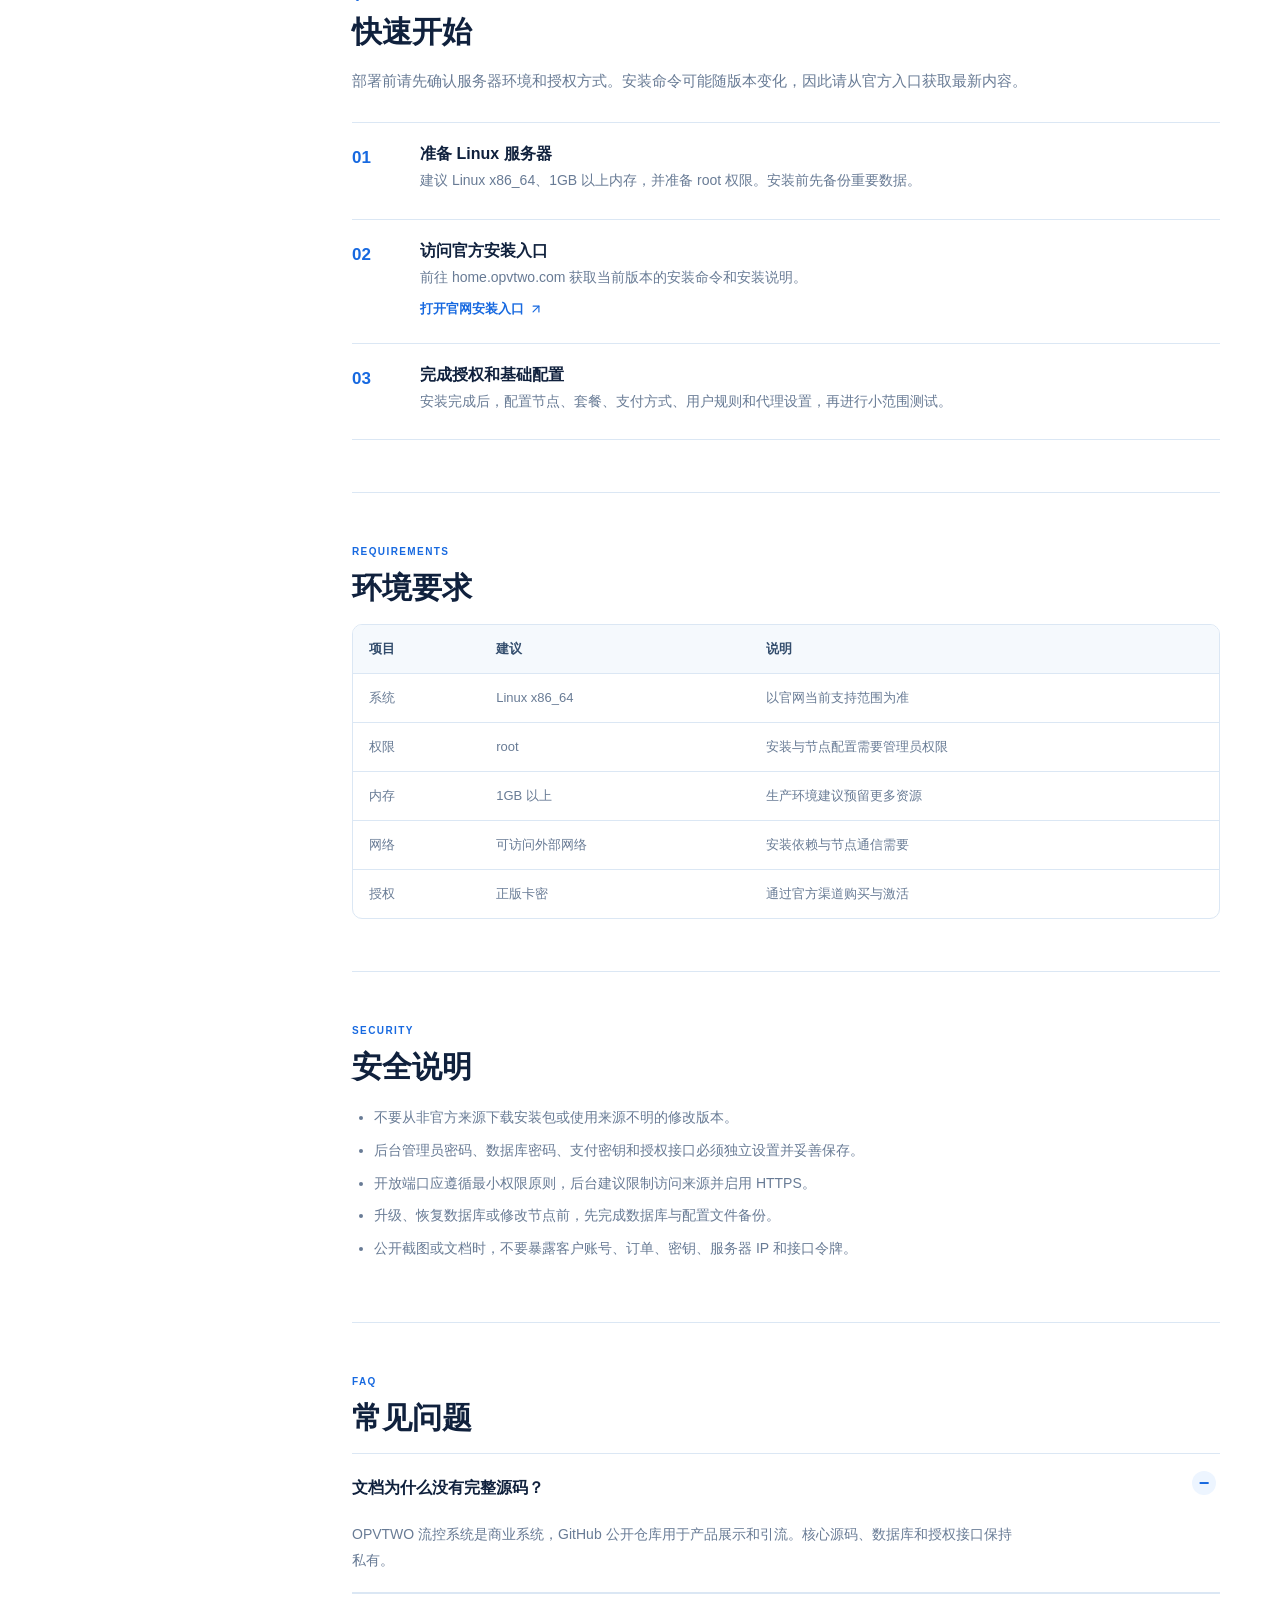
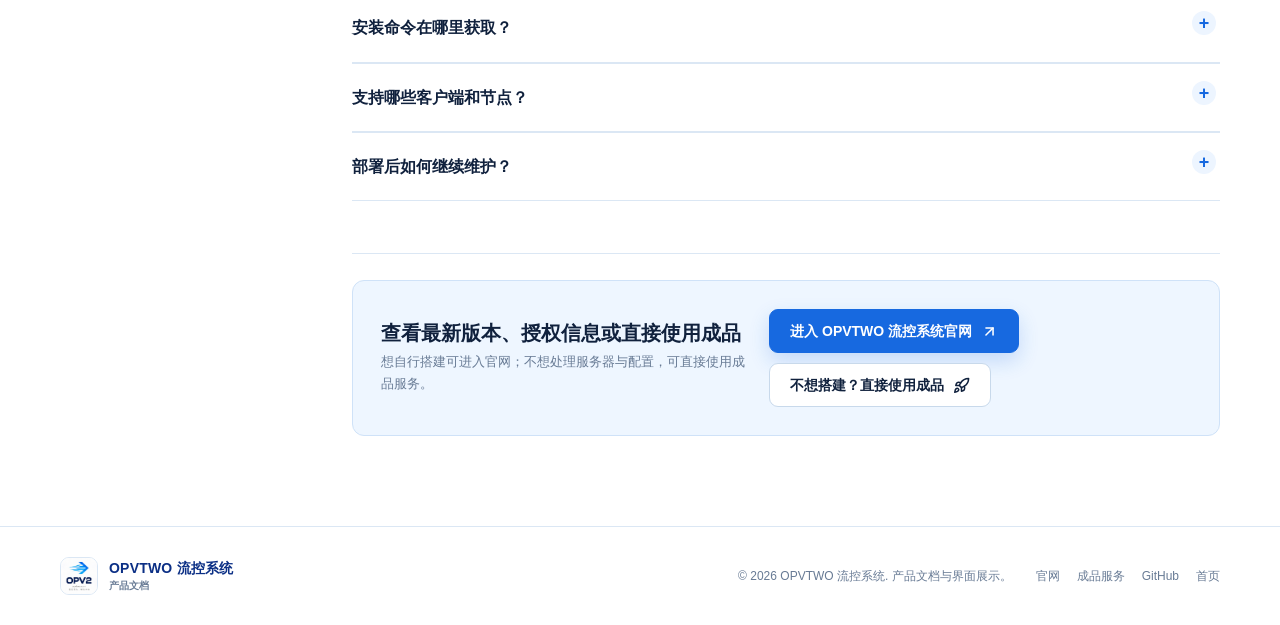
==== commit 93c9f972: "Add ready-to-use service CTA and SEO metadata" ====
--- a/docs.html
+++ b/docs.html
@@ -4,8 +4,15 @@
   <meta charset="utf-8">
   <meta name="viewport" content="width=device-width, initial-scale=1">
   <meta name="theme-color" content="#1769e0">
-  <meta name="description" content="OPVTWO 流控系统使用文档：功能说明、快速开始、环境要求、版本更新与常见问题。">
-  <title>使用文档｜OPVTWO 流控系统</title>
+  <meta name="description" content="OPVTWO 流控系统使用文档，包含免流系统、机场面板、云免平台、V2 节点、校园网认证、订阅管理、快速开始、环境要求、常见问题与免搭建成品服务。">
+  <meta name="keywords" content="OPVTWO 文档,免流系统,机场面板,云免,云免平台,V2 节点,校园网,校园网认证,流控系统文档,订阅管理,成品系统,免搭建">
+  <link rel="canonical" href="https://jiuchengyige-web.github.io/opvtwo-docs/docs.html">
+  <meta property="og:type" content="article">
+  <meta property="og:title" content="OPVTWO 流控系统使用文档">
+  <meta property="og:description" content="免流系统、机场面板、云免平台、V2 节点订阅、校园网认证与流控运营文档。">
+  <meta property="og:url" content="https://jiuchengyige-web.github.io/opvtwo-docs/docs.html">
+  <meta property="og:image" content="https://jiuchengyige-web.github.io/opvtwo-docs/assets/images/logo.png">
+  <title>OPVTWO 流控系统使用文档｜免流、机场面板、云免与 V2</title>
   <link rel="icon" href="assets/images/logo.png" type="image/png">
   <link rel="stylesheet" href="assets/css/site.css">
   <script src="assets/js/lucide.min.js" defer></script>
@@ -101,10 +108,10 @@
         <details><summary>部署后如何继续维护？</summary><p>关注官网更新说明，升级前备份数据库和配置文件，并对关键功能进行回归测试。</p></details>
       </section>
 
-      <div class="docs-end-cta"><div><h2>查看最新版本与授权信息</h2><p>安装命令、版本说明和售后入口以 OPVTWO 流控系统官网为准。</p></div><a class="btn btn-primary" href="https://home.opvtwo.com/"><span>进入 OPVTWO 流控系统官网</span><i data-lucide="arrow-up-right"></i></a></div>
+      <div class="docs-end-cta"><div><h2>查看最新版本、授权信息或直接使用成品</h2><p>想自行搭建可进入官网；不想处理服务器与配置，可直接使用成品服务。</p></div><div class="cta-actions"><a class="btn btn-primary" href="https://home.opvtwo.com/"><span>进入 OPVTWO 流控系统官网</span><i data-lucide="arrow-up-right"></i></a><a class="btn btn-outline" href="https://fast.opvtwo.com/" target="_blank" rel="noopener noreferrer"><span>不想搭建？直接使用成品</span><i data-lucide="rocket"></i></a></div></div>
     </main>
   </div>
 
-  <footer class="site-footer"><div class="container footer-inner"><a class="brand footer-brand" href="index.html"><span class="brand-mark"><img src="assets/images/logo.png" alt="OPVTWO 流控系统" width="36" height="36"></span><span class="brand-text"><b>OPVTWO 流控系统</b><small>产品文档</small></span></a><p>© <span data-year>2026</span> OPVTWO 流控系统. 产品文档与界面展示。</p><div class="footer-links"><a href="https://home.opvtwo.com/">官网</a><a href="https://github.com/jiuchengyige-web/opvtwo-docs">GitHub</a><a href="index.html">首页</a></div></div></footer>
+  <footer class="site-footer"><div class="container footer-inner"><a class="brand footer-brand" href="index.html"><span class="brand-mark"><img src="assets/images/logo.png" alt="OPVTWO 流控系统" width="36" height="36"></span><span class="brand-text"><b>OPVTWO 流控系统</b><small>产品文档</small></span></a><p>© <span data-year>2026</span> OPVTWO 流控系统. 产品文档与界面展示。</p><div class="footer-links"><a href="https://home.opvtwo.com/">官网</a><a href="https://fast.opvtwo.com/">成品服务</a><a href="https://github.com/jiuchengyige-web/opvtwo-docs">GitHub</a><a href="index.html">首页</a></div></div></footer>
 </body>
 </html>
